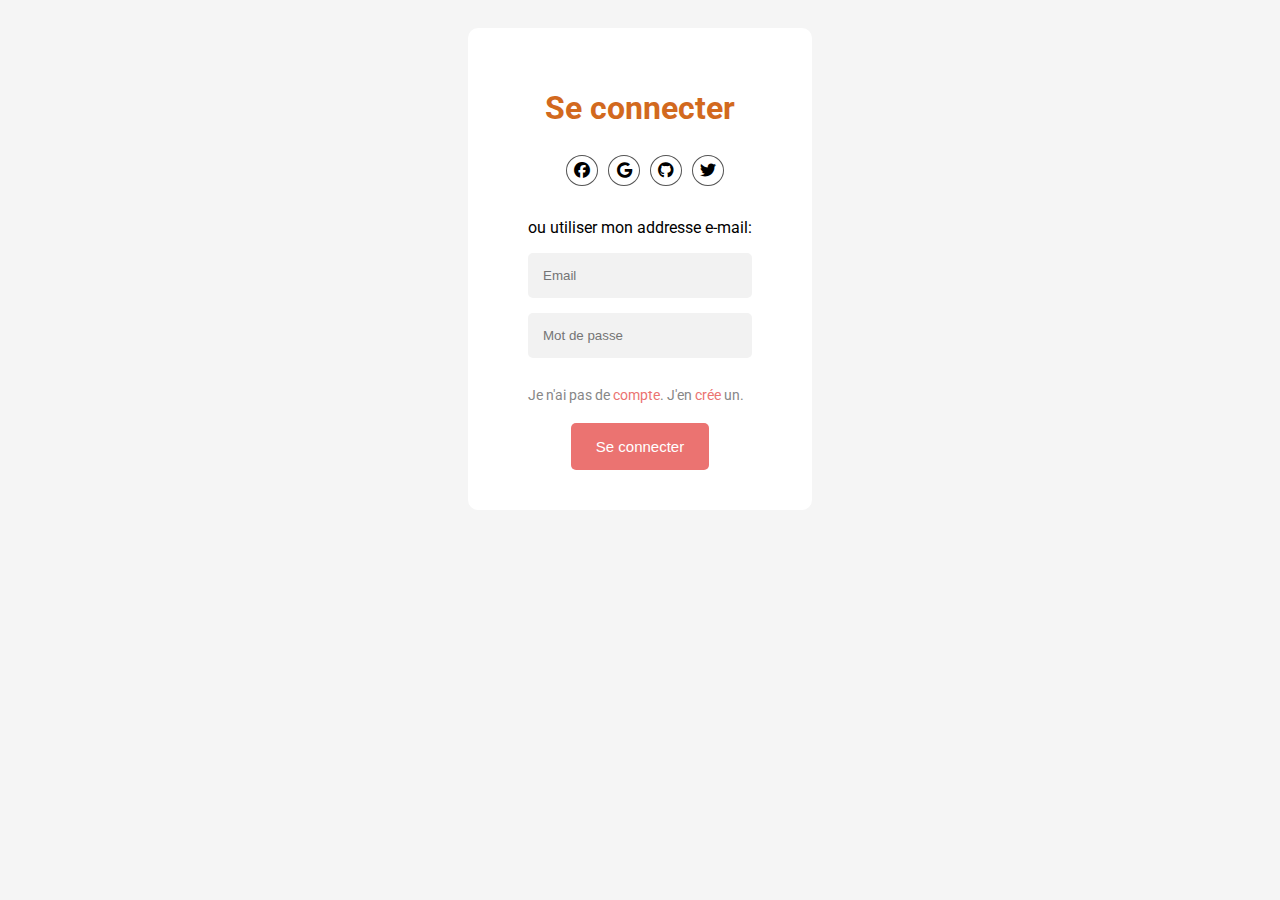
==== index.html @ e3ea407c "Formulaire de connexion html css" ====
<!DOCTYPE html>
<html lang="en">
  <head>
    <meta charset="UTF-8" />
    <meta name="viewport" content="width=device-width, initial-scale=1.0" />
    <title>Connexion</title>
    <link rel="stylesheet" href="style.css" />
    <link
      rel="stylesheet"
      href="https://cdnjs.cloudflare.com/ajax/libs/font-awesome/6.4.2/css/all.min.css"
    />
  </head>
  <body>
    <form>
      <h1>Se connecter</h1>
      <div class="social-media">
        <p>
          <i class="fab fa-facebook"></i>
        </p>
        <p><i class="fab fa-google"></i></p>
        <p><i class="fab fa-github"></i></p>
        <p><i class="fab fa-twitter"></i></p>
      </div>
      <p class="choose-email">ou utiliser mon addresse e-mail:</p>
      <div class="inputs">
        <input type="email" placeholder="Email" />
        <input type="password" placeholder="Mot de passe" />
      </div>
      <p class="inscription">
        Je n'ai pas de <span>compte</span>. J'en <span> crée</span> un.
      </p>
      <div align="center">
        <button type="submit">Se connecter</button>
      </div>
    </form>
  </body>
</html>
---- style.css ----
@import url('https://fonts.googleapis.com/css2?family=Roboto:ital,wght@0,100;0,300;0,400;0,500;0,700;0,900;1,100;1,300;1,400;1,500;1,700;1,900&display=swap');
body{
    display: flex;
    justify-content: center;
    align-items: center;
    background-color: #f5f5f5;
    font-family: "Roboto", sans-serif;
}

form{
    margin-top: 20px;
    background-color: #fff;
    padding: 40px 60px;
    border-radius: 10px;
    max-width: 300px;
}

form h1{
    color: chocolate;
    text-align: center;
}

form .social-media{
    margin-top: -10px;
    display: flex;
    flex-wrap: wrap;
    justify-content: center;
}

form .social-media p{
    padding: 5px;
    margin-left: 10px;
    border: 1px solid #545454;
    border-radius: 100%;
    width: 20px;
    text-align: center;
    cursor: pointer;
}

form p.choose-email{
    text-align: center;
}

form .inputs{
    display: flex;
    flex-direction: column;
}

form .inputs input[type="email"], input[type="password"]{
    padding: 15px;
    border-radius: 5px;
    border: none;
    background-color: #f2f2f2;
    margin-bottom: 15px;
    outline: none;
}

form p.inscription{
    font-size: 14px;
    margin-bottom: 20px;
    color: #878787;
}

form p.inscription span{
    color: #eb7371;
}

form button{
    padding: 15px 25px;
    border: none;
    border-radius: 5px;
    font-size: 15px;
    color: #fff;
    background-color: #eb7371;
    outline: none;
    cursor: pointer;
}
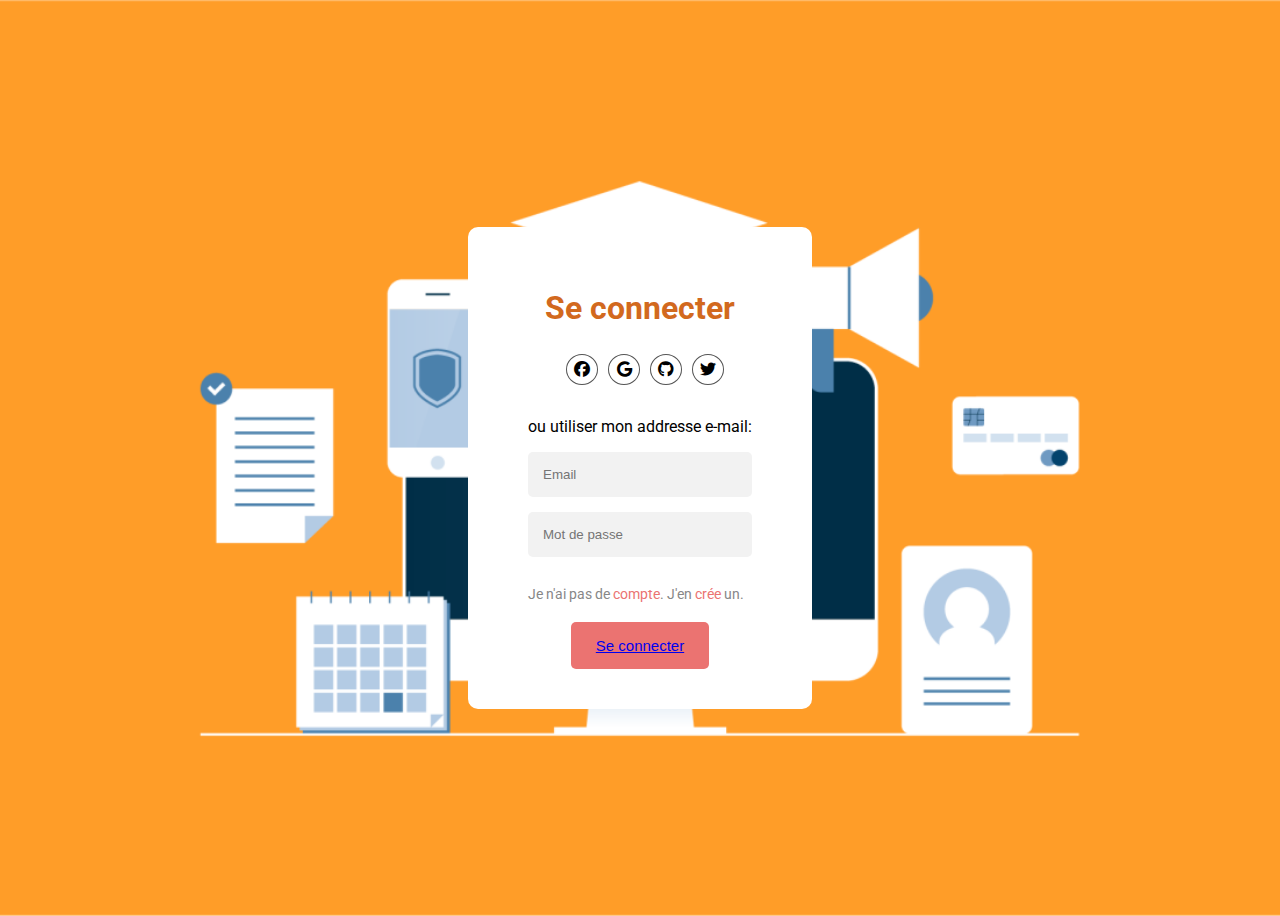
==== commit b874038c: "Ajout des autres pages et la responsivité du site" ====
--- a/index.html
+++ b/index.html
@@ -10,8 +10,8 @@
       href="https://cdnjs.cloudflare.com/ajax/libs/font-awesome/6.4.2/css/all.min.css"
     />
   </head>
-  <body>
-    <form>
+  <body class="principal">
+    <form class="form">
       <h1>Se connecter</h1>
       <div class="social-media">
         <p>
@@ -23,15 +23,18 @@
       </div>
       <p class="choose-email">ou utiliser mon addresse e-mail:</p>
       <div class="inputs">
-        <input type="email" placeholder="Email" />
-        <input type="password" placeholder="Mot de passe" />
+        <input type="email" placeholder="Email" required />
+        <input type="password" placeholder="Mot de passe" required />
       </div>
       <p class="inscription">
         Je n'ai pas de <span>compte</span>. J'en <span> crée</span> un.
       </p>
       <div align="center">
-        <button type="submit">Se connecter</button>
+        <button type="submit">
+          <a href="./pages/accueil.html">Se connecter</a>
+        </button>
       </div>
     </form>
+    <script type="text/JavaScript" src="script.js"></script>
   </body>
 </html>
--- a/style.css
+++ b/style.css
@@ -1,5 +1,5 @@
 @import url('https://fonts.googleapis.com/css2?family=Roboto:ital,wght@0,100;0,300;0,400;0,500;0,700;0,900;1,100;1,300;1,400;1,500;1,700;1,900&display=swap');
-body{
+.principal{
     display: flex;
     justify-content: center;
     align-items: center;
@@ -7,7 +7,12 @@
     font-family: "Roboto", sans-serif;
 }
 
-form{
+.principal{
+    background: url("./assets/img/Ensitech.png")center/cover;
+    min-height: 100vh;
+}
+
+.form{
     margin-top: 20px;
     background-color: #fff;
     padding: 40px 60px;
@@ -15,19 +20,19 @@
     max-width: 300px;
 }
 
-form h1{
+.form h1{
     color: chocolate;
     text-align: center;
 }
 
-form .social-media{
+.form .social-media{
     margin-top: -10px;
     display: flex;
     flex-wrap: wrap;
     justify-content: center;
 }
 
-form .social-media p{
+.form .social-media p{
     padding: 5px;
     margin-left: 10px;
     border: 1px solid #545454;
@@ -37,16 +42,16 @@
     cursor: pointer;
 }
 
-form p.choose-email{
-    text-align: center;
-}
-
-form .inputs{
+.form p.choose-email{
+    text-align: center;
+}
+
+.form .inputs{
     display: flex;
     flex-direction: column;
 }
 
-form .inputs input[type="email"], input[type="password"]{
+.form .inputs input[type="email"], input[type="password"]{
     padding: 15px;
     border-radius: 5px;
     border: none;
@@ -55,17 +60,17 @@
     outline: none;
 }
 
-form p.inscription{
+.form p.inscription{
     font-size: 14px;
     margin-bottom: 20px;
     color: #878787;
 }
 
-form p.inscription span{
+.form p.inscription span{
     color: #eb7371;
 }
 
-form button{
+.form button{
     padding: 15px 25px;
     border: none;
     border-radius: 5px;
@@ -74,4 +79,234 @@
     background-color: #eb7371;
     outline: none;
     cursor: pointer;
+}
+button{
+    padding: 15px 25px;
+    border: none;
+    border-radius: 5px;
+    font-size: 15px;
+    color: #fff;
+    background-color: #eb7371;
+    outline: none;
+    cursor: pointer;
+}
+
+
+
+h1{
+    text-align: center;
+    color: green;
+}
+
+h2{
+    margin: 0;
+}
+
+h3, h6{
+    margin: 50px;
+}
+
+h3{
+    margin-top: 50px;
+    color: #aa008e;
+}
+
+th{
+    color: red;
+}
+
+main{
+    min-height: 500px;
+    background: #a1a0a0c9;
+    width: 90%;
+    margin: 0 auto;
+    border: paleturquoise 2px solid;
+    border-radius: 10px;
+}
+
+.img-class {
+    display: flex;
+    margin: 50px;
+}
+
+.image {
+    display: block;
+    width: 100%;
+}
+
+.img-class p{
+    margin: 30px;
+    font-size: medium;
+}
+
+
+
+span {
+    color: red;
+}
+
+strong {
+    display: flex;
+    margin-left: 720px;
+    margin-top: -550px;
+}
+
+.flexbox {
+    border: 2px solid skyblue;
+    border-radius: 10px;
+    padding: 10px;
+    margin-top: 20px;
+    margin: 15px;
+}
+.flexbox ul {
+    padding: 0;
+    display: flex;
+    justify-content: space-around;
+}
+
+.flexbox li {
+    list-style: none;
+    height: 160px;
+    width: 160px;
+    margin: 10px;
+    background: turquoise;
+    display: flex;
+    justify-content: center;
+    align-items: center;
+}
+
+.grid-container {
+    display: grid;
+    grid-template-columns: 30% 70%;
+}
+
+.grid img{
+    width: 80%;
+    margin-top: 20px;
+}
+
+.formulaire-grid {
+    display: grid;
+    grid-template-columns: 1fr 1fr;
+    grid-template-rows: 1fr 1fr 1fr;
+    grid-template-areas: 
+    "il i2"
+    "ta ta"
+    "vi bt";
+}
+
+.formulaire-grid input, textarea{
+    margin: 5px;
+    border: 1px solid darkblue;
+    padding: 5px;
+    font-size: 1.1rem;
+    font-family: serif;
+    border-radius: 5px;
+}
+
+.text{
+    font-weight: bold;
+}
+
+textarea{
+    grid-area: ta;
+    height: 40px;
+}
+
+table {
+    border-collapse: collapse;
+    width: 70%;
+    align-items: center;
+    margin: 0 auto;
+}
+
+th, td {
+    border: 1px solid black;
+    text-align: center;
+}
+
+#btn-submit{
+    grid-area: bt;
+    cursor: pointer;
+    padding: 3px;
+    background: turquoise;
+}
+
+nav {
+    background-color: #333;
+    overflow: hidden;
+  }
+  
+  nav ul {
+    list-style-type: none;
+    margin: 0;
+    padding: 0;
+    display: flex;
+    justify-content: center;
+  }
+  
+  nav li {
+    float: left;
+  }
+  
+  nav li a {
+    display: block;
+    color: white;
+    text-align: center;
+    padding: 14px 16px;
+    text-decoration: none;
+  }
+  
+  nav li a:hover {
+    background-color: #14ce3c;
+  }
+  
+
+@media screen and (max-width: 900px) {
+    .grid-container{
+        display: block;
+    }
+    .img-class{
+        display: block;
+    }
+    .text{
+        display: block;
+    }
+    .objis{
+        display: block;
+    }
+
+    .grid-container img{
+        width: 40%;
+    }
+}
+
+@media screen and (max-width: 610px) {
+    .flexbox ul{
+        flex-direction: column;
+        align-items: center;
+    }
+
+    .formulaire-grid {
+        grid-template-columns: 1fr;
+        grid-template-rows: 1fr;
+        grid-template-areas: 
+        "i1"
+        "i2"
+        "ta"
+        "bt";
+    }
+
+    .img-class{
+        display: block;
+    }
+    .text{
+        display: block;
+    }
+    strong {
+        display: block;
+        margin-left: 75px;
+        margin-top: -300px;
+        margin-bottom: 5px;
+    }
 }